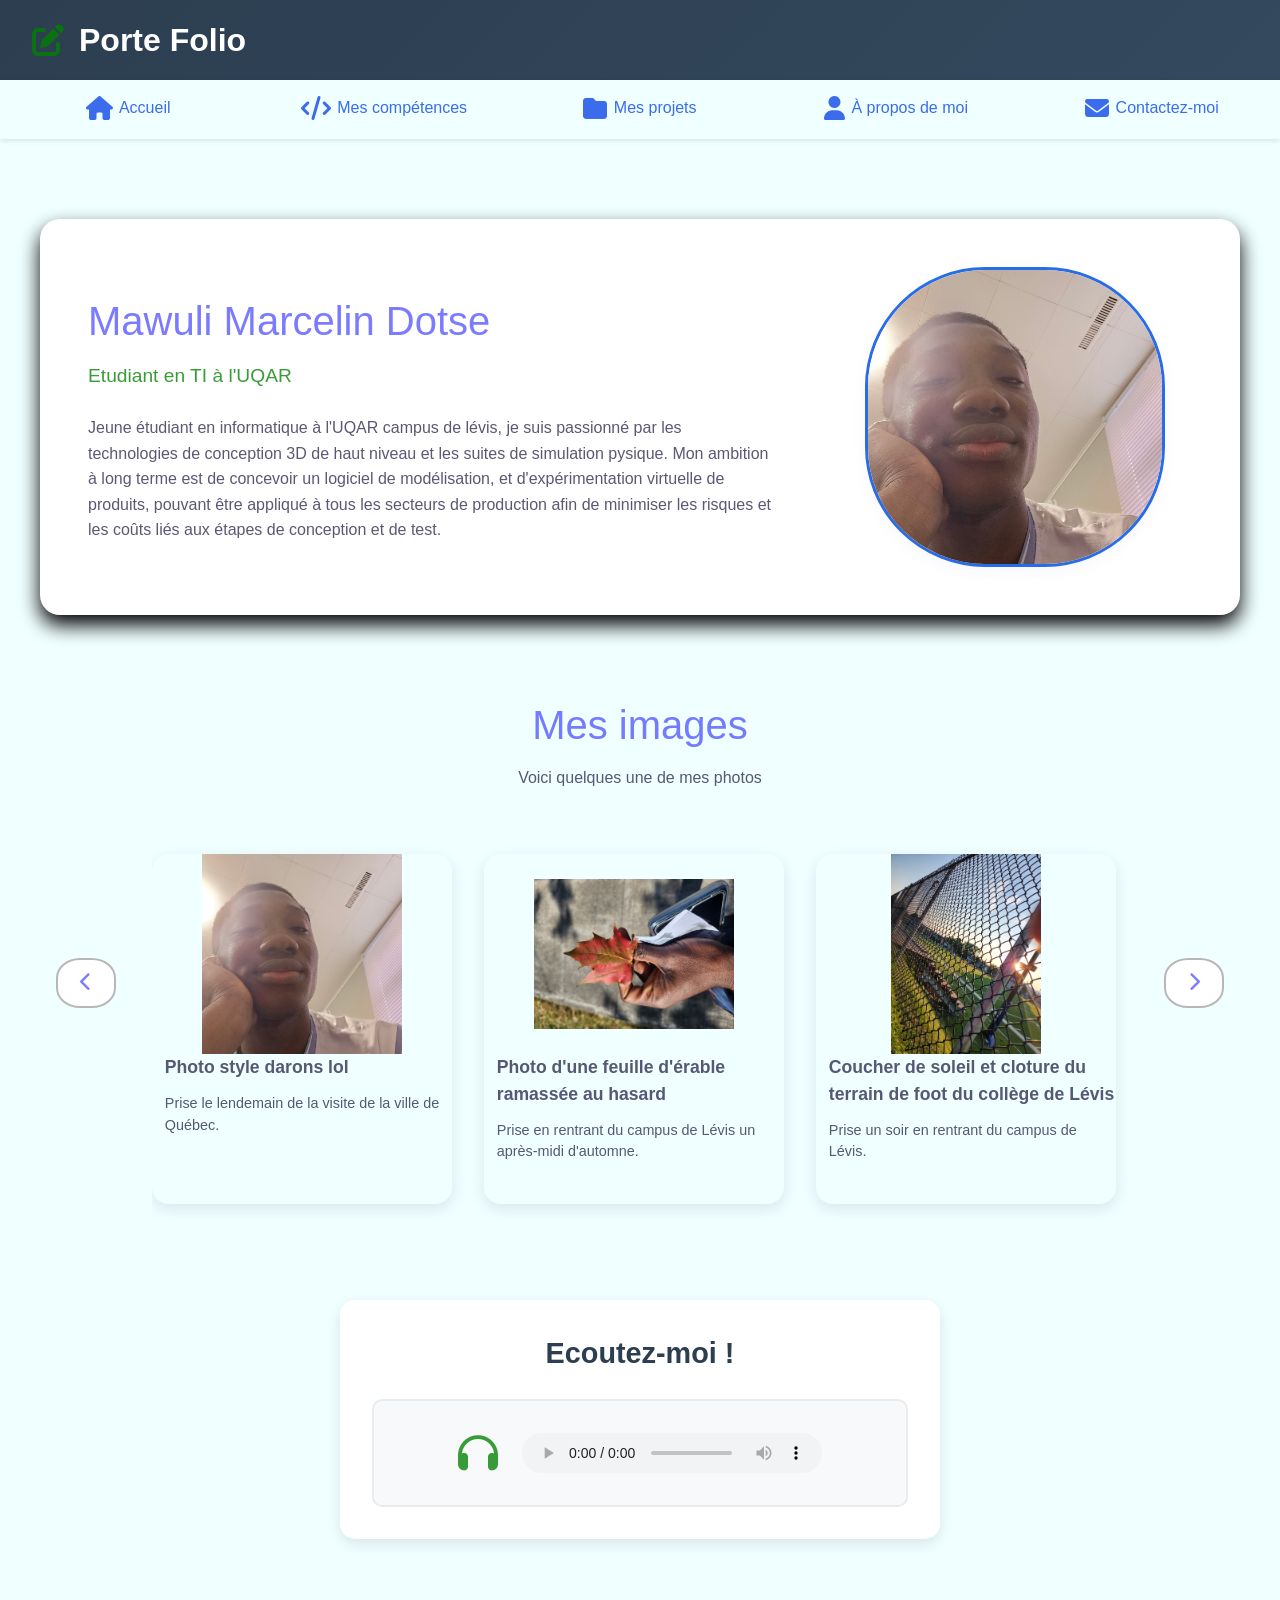
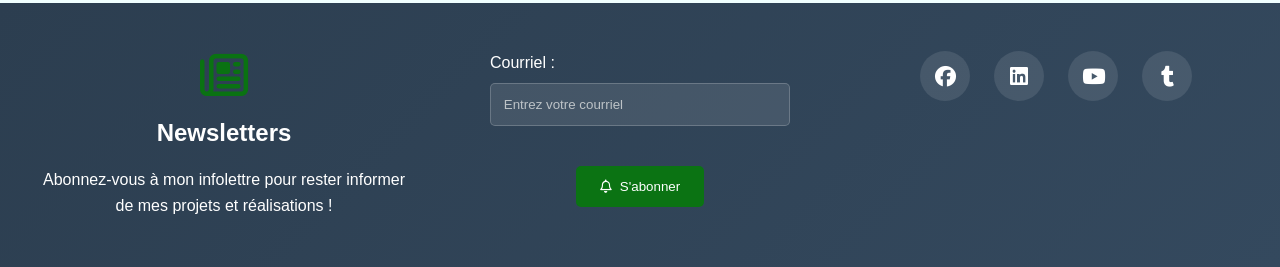
==== index.html @ 97035a3c "first commit" ====
<!DOCTYPE html>
<html lang="fr">
<head>
    <meta charset="UTF-8">
    <meta name="viewport" content="width=device-width, initial-scale=1.0">
    <meta name="author" content="Mawuli Marcelin Dotse">
    <meta name="description" content="...">
    <link rel="stylesheet" href="CSS/indexStyle.css">
    <link rel="stylesheet" href="https://cdnjs.cloudflare.com/ajax/libs/font-awesome/6.5.1/css/all.min.css">
    <title>Accueil - Porte Folio</title>
</head>
<body>
    <header>
        <div class="logo">
            <a href="index.html">
                <i class="fas fa-pen-to-square"></i>
                <h1>Porte Folio</h1>
            </a>
        </div>
    </header>
    
    <nav class="menuNavigation">
        <ul>
            <li>
                <div class="onglets">
                    <a href="index.html">
                        <i class="fas fa-home"></i>
                        <span>Accueil</span>
                    </a>
                </div>
            </li>

            <li>
                <div class="onglets">
                    <a href="competences.html">
                        <i class="fas fa-code"></i>
                        <span>Mes compétences</span>
                    </a>
                </div>
            </li>

            <li>
                <div class="onglets">
                    <a href="projets.html">
                        <i class="fas fa-folder"></i>
                        <span>Mes projets</span>
                    </a>
                </div>
            </li>

            <li>
                <div class="onglets">
                    <a href="a-propos.html">
                        <i class="fas fa-user"></i>
                        <span>À propos de moi</span>
                    </a>
                </div>
            </li>

            <li>
                <div class="onglets">
                    <a href="contacts.html">
                        <i class="fas fa-envelope"></i>
                        <span>Contactez-moi</span>
                    </a>
                </div>
            </li>
        </ul>
    </nav>

    <main>
        <section class="carteDePresentation">
            <div class="texteDePresentation">
                <h2>Mawuli Marcelin Dotse</h2>
                <h3>Etudiant en TI à l'UQAR</h3>
                <p>
                    Jeune étudiant en informatique à l'UQAR campus de lévis, je suis passionné par les technologies de conception 3D de haut niveau et les suites de simulation pysique.
                    Mon ambition à long terme est de concevoir un logiciel de modélisation, et d'expérimentation virtuelle de produits, pouvant être appliqué à tous les secteurs de production afin de minimiser les risques et les coûts liés aux étapes de conception et de test.
                </p>
            </div>
            <div class="imageDePresentation">
                <img src="Images/imageCarte.jpg" alt="imageCarte" title="Mawuli">
            </div>
        </section>

        <section class="gallerieImages">
            <div class="headerGallerie">
                <h3>Mes images</h3>
                <p>Voici quelques une de mes photos</p>
            </div>
            <button class="flecheDeDefilement">
                <i class="fas fa-chevron-left"></i>
            </button>

            <div class="imagesGallerie">
                <figure class="image">
                    <img src="Images/imageCarte.jpg" alt="imageCarte">
                    <figcaption class="descriptionImage">
                        <h3>Photo style darons lol</h3>
                        <p>
                            Prise le lendemain de la visite de la ville de Québec.
                        </p>
                    </figcaption>
                </figure>

                <figure class="image">
                    <img src="Images/feuille-erable.jpg" alt="feuille-erable">
                    <figcaption class="descriptionImage">
                        <h3>Photo d'une feuille d'érable ramassée au hasard</h3>
                        <p>
                            Prise en rentrant du campus de Lévis un après-midi d'automne.
                        </p>
                    </figcaption>
                </figure>

                <figure class="image">
                    <img src="Images/soleil-Cloture.jpg" alt="soleil-Cloture">
                    <figcaption class="descriptionImage3">
                        <h3>Coucher de soleil et cloture du terrain de foot du collège de Lévis</h3>
                        <p>
                            Prise un soir en rentrant du campus de Lévis.
                        </p>
                    </figcaption>
                </figure>

                <figure class="image">
                    <img src="Images/marche.jpg" alt="Promenade">
                    <figcaption class="descriptionImage4">
                        <h3>Promenade</h3>
                        <p>
                            Prise un soir en rentrant du campus de Lévis.
                        </p>
                    </figcaption>
                </figure>

                <figure class="image">
                    <img src="Images/escalierRouge-Terminus.jpg" alt="escalierRouge - Terminus de la traverse">
                    <figcaption class="descriptionImage5">
                        <h3>Photo du terminus de la traverse de Lévis</h3>
                        <p>
                            prise un soir d'hiver après être descendu de l'autobus.
                        </p>
                    </figcaption>
                </figure>

                <figure class="image">
                    <img src="Images/porteChaussures.jpg" alt="priseInsolite">
                    <figcaption class="descriptionImage">
                        <h3>Photo anodine</h3>
                        <p>
                            Prise durant une journée de vacances à la maison.
                        </p>
                </figure>
            </div>

            <button class="flecheDeDefilement">
                <i class="fas fa-chevron-right"></i>
            </button>
        </section>

        <section class="audioDePresentation">
            <h3>Ecoutez-moi !</h3>
            <div class="contenuAudio">
                <i class="fas fa-headphones"></i>
                <audio controls>
                    <source src="Audios/audioPortefolio.m4a">
                </audio>
            </div>
        </section>

    </main>
    <footer>
        <div class="newsLetter">
            <i class="fa-regular fa-newspaper"></i>
            <h2>Newsletters</h2>
            <p>Abonnez-vous à mon infolettre pour rester informer de mes projets et réalisations !</p>
        </div>

        <div class="formulaire">
            <form>
                <label for="id_Courriel">Courriel : </label>
                <input type="email" id="id_Courriel" name="courriel" placeholder="Entrez votre courriel"><br><br>
            </form>
            <button>
                <i class="fa-regular fa-bell"></i>
                <span>S'abonner</span>
            </button>
        </div>

        <div class="reseauxSociaux">
            <a href="https://www.facebook.com/"><i class="fa-brands fa-facebook"></i></a>
            <a href="https://www.linkedin.com/"><i class="fa-brands fa-linkedin"></i></a>
            <a href="https://www.youtube.com/"><i class="fa-brands fa-youtube"></i></a>
            <a href="https://www.tumblr.com/"><i class="fa-brands fa-tumblr"></i></a>
        </div>
    </footer>
</body>
</html>
---- CSS/indexStyle.css ----
/*Pour eviter les styles par défaut selon les navigateurs, on réinitialise toute la page*/
* {
    margin: 0;
    padding: 0;

    /*De ce que j'ai compris de mes recherches, box-sizing: border-box facilite grandemant la gestion des mises en page car la largeur et la hauteur incluent le padding et la border(l'eppaisseur des lignes, je pense).
    Cela offre ainsi une meilleure précision pour la mise en page surtout quand on veut utiliser des éléments comme les tableaux pour lesquels des dimensions fixes sont souvent requises pour la page.*/
    box-sizing: border-box;
}

/*Styles de base pour tout le contenu du site.*/
body {
    font-family: Verdana, Geneva, Tahoma, sans-serif;

    /*line-height permet de definir la hauteur entre les lignes. Un espacement optimal garantit une meilleure visibilité du texte.*/
    line-height: 1.5;
    background-color: azure;
    color:black;
}

header {
    background: linear-gradient(135deg, #2c3e50 0%, #34495e 100%);
    color: white;
    padding: 1rem 2rem;
    display: flex; /*permet d'alligner et de distribuer automatiquement l'espace entre tous les éléments à l'interieur du conteneur.*/

    /*justify-content permet d'alligner horizontallement tous les élements de la balise.
    space-between permet de mettre un espace entre les différents éléments*/
    justify-content: space-between;

    /*align-items permet d'alligner verticalement tous les éléments de la balise en fonction de la valeur qui lui est attribuée.
    center centre les éléments de la balise*/
    align-items: center;

    /*box shadow peermet d'ajouter un effet d'ombre*/
    box-shadow: rgb(126, 135, 143);
}

.logo {
    display: flex;
    align-items: center; /*Pour centrer l'icone et le texte du logo.*/
}

.logo a {
    display: flex;
    align-items: center;
    text-decoration: none; /*Pour enlever le soulignement du lien*/
    color: white; /*Pour que le texte du logo reste blanc*/
    gap: 15px;
}

.logo a i {
    font-size: 2rem; /*Pour la taille de l'icone*/
    color:rgba(0, 128, 0, 0.781);
}

.logo h1 {
    font-size: 2.5;
    font-weight: 600;
}

.menuNavigation {
    box-shadow: 0 2px 5px rgba(0,0,0,0.1);
    background: azure;
    /*position définit la façon dont un ou des éléments (le menu de navigation en l'occurence ici) sont positionnés sur la page web.
    La valeur sticky rend les onglets fixes lorsque sa position de défilement atteind un seuil. Simplement, reste visible en haut quand on scroll*/
    position: sticky;

    /*C'est une propriété utilisée pour définir le seuil de collage. La valeur 0 ici fixe le seuil de scroll au sommet de la fenêtre*/
    top: 0;

    /*La propriete z-index permet de définir l'ordre d'empilement des élément en cas de chevauchement. 
    Il est possible de lui assigner une valeur ou non. Lorqu'une valeur ne lui est pas assigné, sa valeur par défaut est auto.*/
    z-index: 100;
}

.menuNavigation ul {
    display: flex;
    list-style: none;
    justify-content: center;
    gap : 0; /*Pour qu'il n'y ait pas d'espace entre les éléments de la liste.*/
}

.menuNavigation li {

    /*La propriéte flex definit la taille principale, la capacité d'un élément flexible (les libélés de la liste ul en l'occurence ici) à s'étendre et à se contracter dans un conteneur flexbox.*/
    flex: 1;
}

.onglets a {
    display: flex;
    flex-direction: row; /*Devrait mettre le texte à droite l'icone*/
    align-items: center;
    justify-content: center;
    padding: 1rem 1rem;

    /*text decoration, de ce que j'ai compris, definit comment l'élement devrait s'fficher. Spécifiquement,
    elle definit si l'élément devrait être souligné, barré, surligné ou sans décoration. La valeur none permet donc de supprimer ces décoration potentielles. Puisque le texte de nos onglets contient des liens cliquables,
    il sera par défaut souligné, ce qu'on ne veut pas. On met donc text-decoration: none*/
    text-decoration: none;
    color: rgba(7, 66, 230, 0.781);
    
    /*La propriété transition sert à créer des transitions fluides et animées entre deux états d'un élément (les differents onglets ici). Elle possède 3 sous propriétés : 
    -transition-property qui sert à spécifier la propriété CSS à animer. Elle peut prendre 4 valeurs : none, all, le nom de la propriété à animer ou une liste des propriétés à animer.
    -transition-duration pour définir la durée en s ou en ms de l'animation. Elle prend la valeur default (0s) lorqu'elle n'est pas spécifiée.
    -transition-timing-function  pour définir la vitesse ou courbe d'accélération de la transition. Elle peut prendre les valeurs ease(valeur par défaut), linear, ease-in ease-out...
    -transition-delay, délait, en s ou en ms, avant que la transition commence. Elle prend la valeur default (0s) lorqu'elle n'est pas spécifiée.*/
    transition: all 0.5 linear;
    border-bottom: 3px solid transparent; /*Sert à définir  à la fois le style, l'épaisseur et la couleur le la bordure inférieure d'un élement (nos onglets ici).*/
}

/*":hover fait réference à une pseudo-classe en qui sert à appliquer un style à un élément (toujours nos onglets ici lol) lorque l'utilisateur le survole avec le curseur de sa souris sans qu'il ait besoin de  cliquer dessus."*/
.onglets a:hover {
    background: white;
    color: rgba(0, 128, 0, 0.781);
    border-bottom-color: rgba(0, 128, 0, 0.781);
}

.onglets a i {
    font-size: 1.5rem; /*taille des icones*/
    margin-right: 0.4rem;
}

/*Pour ajuster spécifiquement la taille et l'aspect du texte des onglets.*/
.onglets a span {
    font-size: 0.9;
    font-weight: 500;
}

.carteDePresentation {
display: flex;
max-width: 1200px;
margin: 5rem auto;
padding: 3rem;
background: white;
border-radius: 20px;
box-shadow: 0 10px 20px;
gap: 4rem;
align-items: center;
}

.texteDePresentation {
    flex: 60%;
}

.texteDePresentation h2 {
    font-size: 2.5rem;
    color: rgba(0, 0, 255, 0.518);
    margin-bottom: 0.7rem;
    font-weight: 500;
}

.texteDePresentation h3 {
    font-size: 1.2rem;
    color: rgba(0, 128, 0, 0.781);
    margin-bottom: 1.5rem;
    font-weight: 500;
}

.texteDePresentation p {
    font-size: 1rem;
    line-height: 1.6;
    color: rgba(6, 1, 44, 0.66);
}

.imageDePresentation {
    flex: 30%;
    display: flex;
    justify-content: center;
}

.imageDePresentation img {
    width: 300px;
    height: 300px;
    border-radius: 40%;
    object-fit: cover; /*Recadre l'image pour remplir le cadre.*/
    border: 3px solid rgb(41, 108, 232);
    box-shadow: 0 5px 15px rgba(208, 212, 247, 0.151);
}

.gallerieImages {
    max-width: 1200px;
    margin: 5rem auto;
    padding: 0 3rem;
    position: relative;
}

.headerGallerie {
    text-align: center;
    margin-bottom: 3rem;
}

.headerGallerie h3 {
    font-size: 2.5rem;
    color: rgba(0, 0, 255, 0.518);
    margin-bottom: 0.7rem;
    font-weight: 500;
}

.headerGallerie p {
    font-size: 1rem;
    color: rgba(6, 1, 44, 0.66);
}

.imagesGallerie {
    display: flex;
    overflow: hidden; /*permet de caher les images qui débordent*/
    scroll-behavior: smooth;
    gap: 2rem;
    margin: 0 4rem;
    padding: 1rem 0;
}

.image {
    min-width: 300px;
    min-height: 350px;
    border-radius: 17px;
    overflow: hidden;
    box-shadow: 0 5px 15px rgba(94, 97, 139, 0.151);
    transition: transform 0.3s ease;
    align-items: center;
    justify-items: center;
    display: flex;
    flex-direction: column;
}

.image:hover {
    transform: translateY(-4px); /*Lève l'image de 4px*/
    box-shadow: 0 5px 15px rgba(31, 32, 46, 0.151);
}

.image img {
    width: 200px;
    height: 200px;
    align-items: center;
    justify-items: center;
    object-fit: contain;
}

image figcaption {
    align-items: center;
    justify-items: center;
    padding-bottom: 1rem;
}

.image h3 {
    margin-left: 0.8rem;
    margin-bottom: 0.8rem;
    color:rgba(6, 1, 44, 0.66);
    font-size: 1.1rem;
}

.image p {
    padding-left: 0.8rem;
    color: rgba(6, 1, 44, 0.66);
    font-size: 0.90rem;
    line-height: 1.5;
}

.flecheDeDefilement {
    position: absolute;
    top: 50%;
    background: white;
    border: 2px solid rgb(184, 183, 183);
    border-radius: 40%;
    width: 60px;
    height: 50px;
    display: flex;
    align-items: center;
    justify-content: center;
    cursor: pointer;
    transition: all 0.4s ease-in-out;
    font-size: 1.2rem;
    color: rgba(0, 0, 255, 0.518);
    z-index: 2;
}

.flecheDeDefilement:first-of-type {
    left: 1rem;
}

.flecheDeDefilement:last-of-type {
    right: 1rem;
}

.flecheDeDefilement:hover {
    background: cornflowerblue;
    color: whitesmoke;
    border-color: blueviolet;
}

.audioDePresentation {
    max-width: 600px;
    margin: 4rem auto;
    padding: 2rem;
    text-align: center;
    background: white;
    border-radius: 15px; 
    box-shadow: 0 5px 15px rgba(0,0,0,0.1);
}

.audioDePresentation h3 {
    font-size: 1.8rem;
    color: #2c3e50;
    margin-bottom: 1.5rem;
}

.contenuAudio {
    display: flex;
    align-items: center;
    justify-content: center;
    gap: 1.5rem;
    background: #f8f9fa; 
    padding: 2rem;
    border-radius: 10px;
    border: 2px solid #e9ecef;
}

.contenuAudio i {
    font-size: 2.5rem;
    color:rgba(0, 128, 0, 0.781);
}

audio {
    width: 300px;
    height: 40px;
}

footer {
    background: linear-gradient(135deg, #2c3e50 0%, #34495e 100%);
    color: white;
    padding: 3rem 2rem;
    margin-top: 4rem;
    display: grid;
    grid-template-columns: repeat(auto-fit, minmax(300px, 1fr));
    gap: 2rem;
    align-items: start;
}

.newsLetter {
    text-align: center;
}

.newsLetter i {
    font-size: 3rem;
    color: rgba(0, 128, 0, 0.781);
    margin-bottom: 1rem;
}

.newsLetter h2 {
    font-size: 1.5rem;
    margin-bottom: 1rem;
}

.newsLetter p {
    line-height: 1.6;
}

.formulaire {
    display: flex;
    flex-direction: column;
    align-items: center;
    gap: 1rem;
}

.formulaire form {
    width: 100%;
    max-width: 300px;
}

.formulaire label {
    display: block;
    margin-bottom: 0.5rem;
}

.formulaire input {
    width: 100%;
    padding: 0.8rem;
    border: none;
    border-radius: 5px;
    background: rgba(255, 255, 255, 0.1);
    border: 1px solid rgba(255, 255, 255, 0.2);
}

.formulaire input::placeholder {
    color: #bdc3c7;
}

.formulaire input:focus {
    outline: none;
    border-color: rgba(0, 128, 0, 0.781); 
    background: rgba(255, 255, 255, 0.15);
}

.formulaire button {
    background: rgba(0, 128, 0, 0.781);
    color: white;
    border: none;
    padding: 0.8rem 1.5rem;
    border-radius: 5px;
    cursor: pointer;
    display: flex;
    align-items: center;
    gap: 0.5rem;
    transition: all 0.3s ease;
}

.formulaire button:hover {
    background:rgba(0, 128, 0, 0.781);
    transform: translateY(-2px);
}

.reseauxSociaux {
    display: flex;
    justify-content: center;
    align-items: center;
    gap: 1.5rem;
}

.reseauxSociaux a {
    display: flex;
    align-items: center;
    justify-content: center;
    width: 50px;
    height: 50px;
    background: rgba(255, 255, 255, 0.1);
    border-radius: 50%;
    color: white;
    text-decoration: none;
    transition: all 0.3s ease;
    font-size: 1.3rem;
}

.reseauxSociaux a:hover {
    background:rgba(0, 128, 0, 0.781);
    transform: translateY(-3px) scale(1.1);
}

@media (max-width: 968px) {
    .carteDePresentation {
        flex-direction: column-reverse;
        text-align: center;
        padding: 2rem;
        gap: 2rem;
    }
    
    .imageDePresentation img {
        width: 250px;
        height: 250px;
    }
    
    .imagesGallerie {
        margin: 0 3rem;
    }
}

@media (max-width: 768px) {
    header {
        flex-direction: column;
        gap: 1rem;
        text-align: center;
    }
    
    .menuNavigation ul {
        flex-direction: column;
    }
    
    .onglets a {
        flex-direction: row;
        justify-content: center;
        gap: 0.5rem;
    }
    
    .imagesGallerie {
        margin: 0 1rem;
    }
    
    .image {
        min-width: 280px;
    }
    
    .flecheDeDefilement {
        width: 40px;
        height: 40px;
        font-size: 1rem;
    }
    
    footer {
        grid-template-columns: 1fr;
        text-align: center;
        gap: 2.5rem;
    }
    
    .contenuAudio {
        flex-direction: column;
        gap: 1rem;
    }
}

@media (max-width: 480px) {
    .carteDePresentation {
        margin: 1rem;
        padding: 1.5rem;
    }
    
    .texteDePresentation h2 {
        font-size: 2rem;
    }
    
    .galerieImages {
        padding: 0 1rem;
    }
    
    .image {
        min-width: 250px;
    }
    
    .headerGallerie h3 {
        font-size: 1.8rem;
    }
    
    .audioDePresentation {
        margin: 2rem 1rem;
        padding: 1.5rem;
    }
    
    audio {
        width: 250px;
    }
}
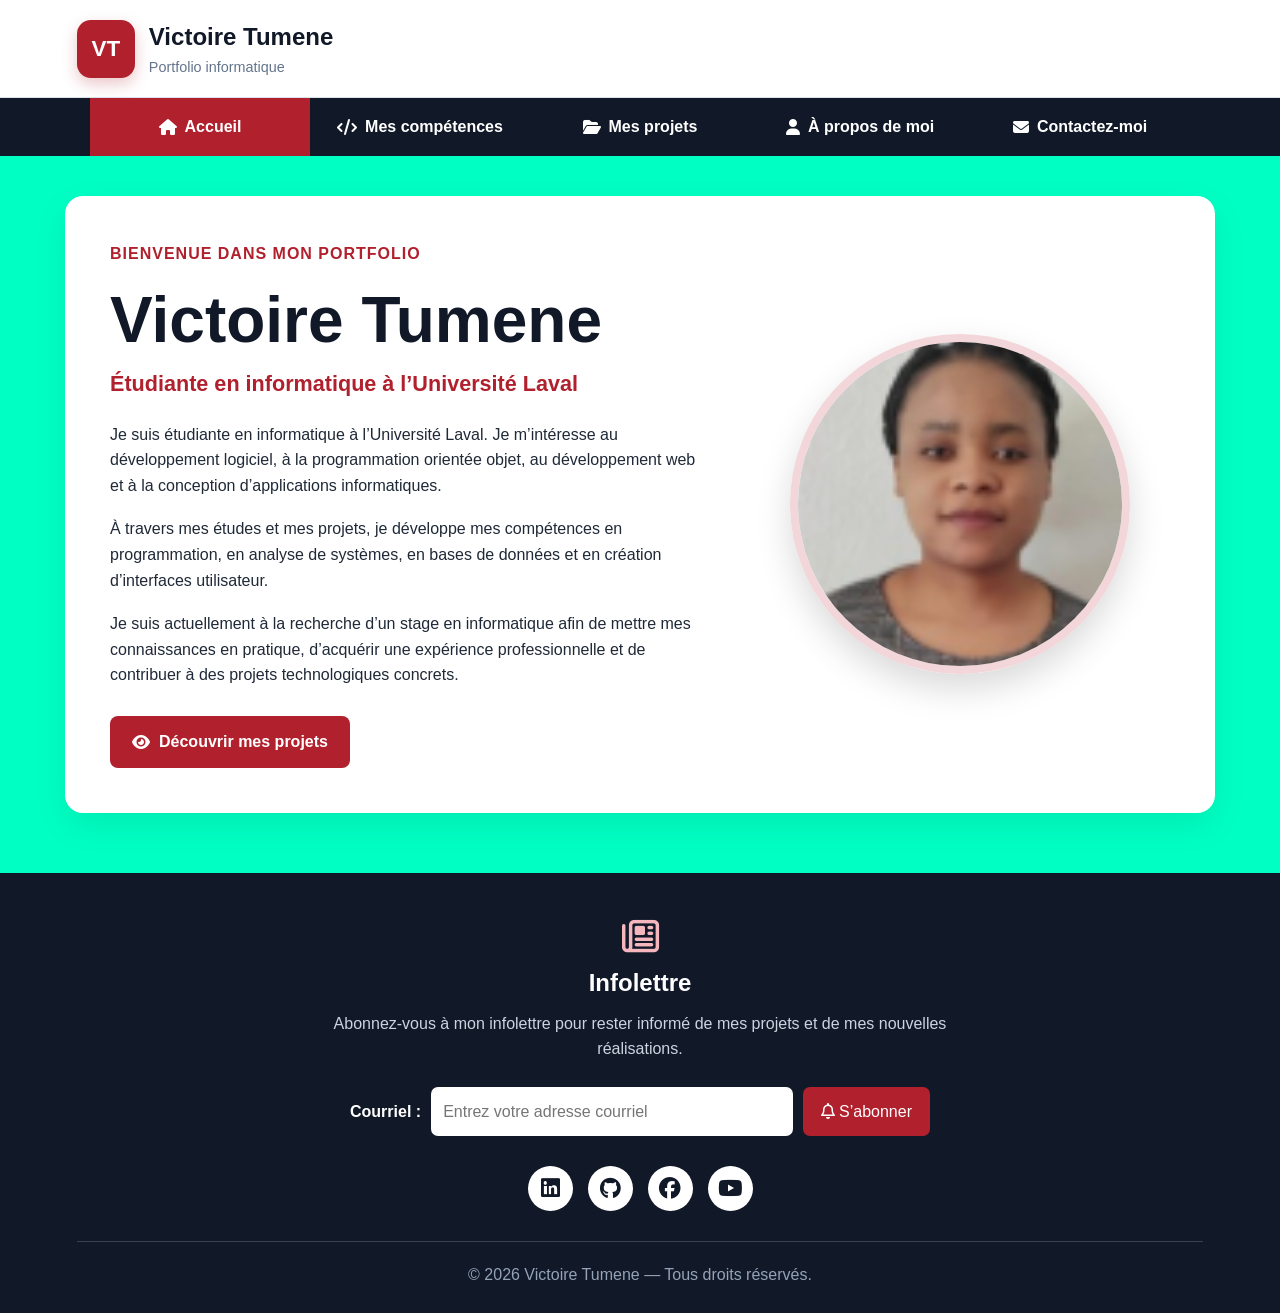
==== commit 7e61deda: "Premier ajout du portfolio" ====
--- a/index.html
+++ b/index.html
@@ -1,30 +1,50 @@
 <!DOCTYPE html>
 <html lang="fr">
+
+<!DOCTYPE html>
+<html lang="fr">
+
 <head>
     <meta charset="UTF-8">
+
     <meta name="viewport" content="width=device-width, initial-scale=1.0">
-    <meta name="author" content="Mawuli Marcelin Dotse">
-    <meta name="description" content="...">
-    <link rel="stylesheet" href="CSS/indexStyle.css">
+
+    <meta name="author" content="Victoire Tumene">
+
+    <meta name="description"
+        content="Portfolio personnel de Victoire Tumene, étudiante en informatique à l'Université Laval.">
+
+    <link rel="stylesheet" href="./CSS/indexStyle.css">
+
     <link rel="stylesheet" href="https://cdnjs.cloudflare.com/ajax/libs/font-awesome/6.5.1/css/all.min.css">
-    <title>Accueil - Porte Folio</title>
+
+    <title>Accueil | Portfolio de Victoire Tumene</title>
 </head>
+
 <body>
+
+    <!-- En-tête -->
     <header>
         <div class="logo">
             <a href="index.html">
-                <i class="fas fa-pen-to-square"></i>
-                <h1>Porte Folio</h1>
+                <div class="logoSymbole">VT</div>
+
+                <div class="logoTexte">
+                    <h1>Victoire Tumene</h1>
+                    <p>Portfolio informatique</p>
+                </div>
             </a>
         </div>
     </header>
-    
+
+    <!-- Menu de navigation -->
     <nav class="menuNavigation">
         <ul>
-            <li>
-                <div class="onglets">
-                    <a href="index.html">
-                        <i class="fas fa-home"></i>
+
+            <li>
+                <div class="onglets">
+                    <a href="index.html" class="active">
+                        <i class="fa-solid fa-house"></i>
                         <span>Accueil</span>
                     </a>
                 </div>
@@ -33,7 +53,7 @@
             <li>
                 <div class="onglets">
                     <a href="competences.html">
-                        <i class="fas fa-code"></i>
+                        <i class="fa-solid fa-code"></i>
                         <span>Mes compétences</span>
                     </a>
                 </div>
@@ -41,8 +61,8 @@
 
             <li>
                 <div class="onglets">
-                    <a href="projets.html">
-                        <i class="fas fa-folder"></i>
+                    <a href="projects.html">
+                        <i class="fa-solid fa-folder-open"></i>
                         <span>Mes projets</span>
                     </a>
                 </div>
@@ -50,8 +70,8 @@
 
             <li>
                 <div class="onglets">
-                    <a href="a-propos.html">
-                        <i class="fas fa-user"></i>
+                    <a href="about.html">
+                        <i class="fa-solid fa-user"></i>
                         <span>À propos de moi</span>
                     </a>
                 </div>
@@ -59,140 +79,134 @@
 
             <li>
                 <div class="onglets">
-                    <a href="contacts.html">
-                        <i class="fas fa-envelope"></i>
+                    <a href="contact.html">
+                        <i class="fa-solid fa-envelope"></i>
                         <span>Contactez-moi</span>
                     </a>
                 </div>
             </li>
+
         </ul>
     </nav>
 
+    <!-- Contenu principal -->
     <main>
+
+        <!-- Présentation -->
         <section class="carteDePresentation">
+
             <div class="texteDePresentation">
-                <h2>Mawuli Marcelin Dotse</h2>
-                <h3>Etudiant en TI à l'UQAR</h3>
+
+                <p class="petitTitre">
+                    Bienvenue dans mon portfolio
+                </p>
+
+                <h2>Victoire Tumene</h2>
+
+                <h3>
+                    Étudiante en informatique à l’Université Laval
+                </h3>
+
                 <p>
-                    Jeune étudiant en informatique à l'UQAR campus de lévis, je suis passionné par les technologies de conception 3D de haut niveau et les suites de simulation pysique.
-                    Mon ambition à long terme est de concevoir un logiciel de modélisation, et d'expérimentation virtuelle de produits, pouvant être appliqué à tous les secteurs de production afin de minimiser les risques et les coûts liés aux étapes de conception et de test.
-                </p>
+                    Je suis étudiante en informatique à l’Université Laval.
+                    Je m’intéresse au développement logiciel, à la programmation
+                    orientée objet, au développement web et à la conception
+                    d’applications informatiques.
+                </p>
+
+                <p>
+                    À travers mes études et mes projets, je développe mes
+                    compétences en programmation, en analyse de systèmes,
+                    en bases de données et en création d’interfaces utilisateur.
+                </p>
+
+                <p>
+                    Je suis actuellement à la recherche d’un stage en informatique
+                    afin de mettre mes connaissances en pratique, d’acquérir une
+                    expérience professionnelle et de contribuer à des projets
+                    technologiques concrets.
+                </p>
+
+                <a href="projets.html" class="boutonPrincipal">
+                    <i class="fa-solid fa-eye"></i>
+                    Découvrir mes projets
+                </a>
+
             </div>
+
             <div class="imageDePresentation">
-                <img src="Images/imageCarte.jpg" alt="imageCarte" title="Mawuli">
+                <img src="Images/photo.png" alt="Photo de Victoire Tumene" title="Victoire Tumene">
             </div>
+
         </section>
 
-        <section class="gallerieImages">
-            <div class="headerGallerie">
-                <h3>Mes images</h3>
-                <p>Voici quelques une de mes photos</p>
-            </div>
-            <button class="flecheDeDefilement">
-                <i class="fas fa-chevron-left"></i>
-            </button>
-
-            <div class="imagesGallerie">
-                <figure class="image">
-                    <img src="Images/imageCarte.jpg" alt="imageCarte">
-                    <figcaption class="descriptionImage">
-                        <h3>Photo style darons lol</h3>
-                        <p>
-                            Prise le lendemain de la visite de la ville de Québec.
-                        </p>
-                    </figcaption>
-                </figure>
-
-                <figure class="image">
-                    <img src="Images/feuille-erable.jpg" alt="feuille-erable">
-                    <figcaption class="descriptionImage">
-                        <h3>Photo d'une feuille d'érable ramassée au hasard</h3>
-                        <p>
-                            Prise en rentrant du campus de Lévis un après-midi d'automne.
-                        </p>
-                    </figcaption>
-                </figure>
-
-                <figure class="image">
-                    <img src="Images/soleil-Cloture.jpg" alt="soleil-Cloture">
-                    <figcaption class="descriptionImage3">
-                        <h3>Coucher de soleil et cloture du terrain de foot du collège de Lévis</h3>
-                        <p>
-                            Prise un soir en rentrant du campus de Lévis.
-                        </p>
-                    </figcaption>
-                </figure>
-
-                <figure class="image">
-                    <img src="Images/marche.jpg" alt="Promenade">
-                    <figcaption class="descriptionImage4">
-                        <h3>Promenade</h3>
-                        <p>
-                            Prise un soir en rentrant du campus de Lévis.
-                        </p>
-                    </figcaption>
-                </figure>
-
-                <figure class="image">
-                    <img src="Images/escalierRouge-Terminus.jpg" alt="escalierRouge - Terminus de la traverse">
-                    <figcaption class="descriptionImage5">
-                        <h3>Photo du terminus de la traverse de Lévis</h3>
-                        <p>
-                            prise un soir d'hiver après être descendu de l'autobus.
-                        </p>
-                    </figcaption>
-                </figure>
-
-                <figure class="image">
-                    <img src="Images/porteChaussures.jpg" alt="priseInsolite">
-                    <figcaption class="descriptionImage">
-                        <h3>Photo anodine</h3>
-                        <p>
-                            Prise durant une journée de vacances à la maison.
-                        </p>
-                </figure>
-            </div>
-
-            <button class="flecheDeDefilement">
-                <i class="fas fa-chevron-right"></i>
-            </button>
-        </section>
-
-        <section class="audioDePresentation">
-            <h3>Ecoutez-moi !</h3>
-            <div class="contenuAudio">
-                <i class="fas fa-headphones"></i>
-                <audio controls>
-                    <source src="Audios/audioPortefolio.m4a">
-                </audio>
-            </div>
-        </section>
+
 
     </main>
+
+    <!-- Pied de page -->
     <footer>
+
         <div class="newsLetter">
+
             <i class="fa-regular fa-newspaper"></i>
-            <h2>Newsletters</h2>
-            <p>Abonnez-vous à mon infolettre pour rester informer de mes projets et réalisations !</p>
+
+            <h2>Infolettre</h2>
+
+            <p>
+                Abonnez-vous à mon infolettre pour rester informé
+                de mes projets et de mes nouvelles réalisations.
+            </p>
+
         </div>
 
         <div class="formulaire">
-            <form>
-                <label for="id_Courriel">Courriel : </label>
-                <input type="email" id="id_Courriel" name="courriel" placeholder="Entrez votre courriel"><br><br>
+
+            <form action="#" method="post">
+
+                <label for="idCourriel">
+                    Courriel :
+                </label>
+
+                <input type="email" id="idCourriel" name="courriel" placeholder="Entrez votre adresse courriel"
+                    required>
+
+                <button type="submit">
+                    <i class="fa-regular fa-bell"></i>
+                    <span>S’abonner</span>
+                </button>
+
             </form>
-            <button>
-                <i class="fa-regular fa-bell"></i>
-                <span>S'abonner</span>
-            </button>
+
         </div>
 
         <div class="reseauxSociaux">
-            <a href="https://www.facebook.com/"><i class="fa-brands fa-facebook"></i></a>
-            <a href="https://www.linkedin.com/"><i class="fa-brands fa-linkedin"></i></a>
-            <a href="https://www.youtube.com/"><i class="fa-brands fa-youtube"></i></a>
-            <a href="https://www.tumblr.com/"><i class="fa-brands fa-tumblr"></i></a>
-        </div>
+
+            <a href="https://www.linkedin.com/in/victoire-tumene-tsakou-9b5057321" target="_blank"
+                rel="noopener noreferrer" aria-label="LinkedIn de Victoire Tumene">
+                <i class="fa-brands fa-linkedin"></i>
+            </a>
+
+            <a href="https://github.com/" target="_blank" rel="noopener noreferrer" aria-label="GitHub">
+                <i class="fa-brands fa-github"></i>
+            </a>
+
+            <a href="https://www.facebook.com/" target="_blank" rel="noopener noreferrer" aria-label="Facebook">
+                <i class="fa-brands fa-facebook"></i>
+            </a>
+
+            <a href="https://www.youtube.com/" target="_blank" rel="noopener noreferrer" aria-label="YouTube">
+                <i class="fa-brands fa-youtube"></i>
+            </a>
+
+        </div>
+
+        <p class="copyright">
+            &copy; 2026 Victoire Tumene — Tous droits réservés.
+        </p>
+
     </footer>
+
 </body>
+
 </html>
--- a/CSS/indexStyle.css
+++ b/CSS/indexStyle.css
@@ -1,530 +1,468 @@
-/*Pour eviter les styles par défaut selon les navigateurs, on réinitialise toute la page*/
+/* ================================
+   RÉINITIALISATION
+================================ */
+
+body {
+    background-color: rgb(0, 255, 195) !important;
+}
+
 * {
     margin: 0;
     padding: 0;
-
-    /*De ce que j'ai compris de mes recherches, box-sizing: border-box facilite grandemant la gestion des mises en page car la largeur et la hauteur incluent le padding et la border(l'eppaisseur des lignes, je pense).
-    Cela offre ainsi une meilleure précision pour la mise en page surtout quand on veut utiliser des éléments comme les tableaux pour lesquels des dimensions fixes sont souvent requises pour la page.*/
     box-sizing: border-box;
 }
 
-/*Styles de base pour tout le contenu du site.*/
+html {
+    scroll-behavior: smooth;
+}
+
 body {
-    font-family: Verdana, Geneva, Tahoma, sans-serif;
-
-    /*line-height permet de definir la hauteur entre les lignes. Un espacement optimal garantit une meilleure visibilité du texte.*/
-    line-height: 1.5;
-    background-color: azure;
-    color:black;
-}
+    font-family: Arial, Helvetica, sans-serif;
+    background-color: #f5f7fb;
+    color: #1f2937;
+    line-height: 1.6;
+}
+
+img {
+    max-width: 100%;
+    display: block;
+}
+
+a {
+    text-decoration: none;
+    color: inherit;
+}
+
+ul {
+    list-style: none;
+}
+
+button,
+input {
+    font: inherit;
+}
+
+
+/* ================================
+   EN-TÊTE
+================================ */
 
 header {
-    background: linear-gradient(135deg, #2c3e50 0%, #34495e 100%);
-    color: white;
-    padding: 1rem 2rem;
-    display: flex; /*permet d'alligner et de distribuer automatiquement l'espace entre tous les éléments à l'interieur du conteneur.*/
-
-    /*justify-content permet d'alligner horizontallement tous les élements de la balise.
-    space-between permet de mettre un espace entre les différents éléments*/
-    justify-content: space-between;
-
-    /*align-items permet d'alligner verticalement tous les éléments de la balise en fonction de la valeur qui lui est attribuée.
-    center centre les éléments de la balise*/
-    align-items: center;
-
-    /*box shadow peermet d'ajouter un effet d'ombre*/
-    box-shadow: rgb(126, 135, 143);
-}
-
-.logo {
-    display: flex;
-    align-items: center; /*Pour centrer l'icone et le texte du logo.*/
+    background-color: #ffffff;
+    padding: 18px 6%;
+    border-bottom: 1px solid #dbe2ea;
 }
 
 .logo a {
-    display: flex;
-    align-items: center;
-    text-decoration: none; /*Pour enlever le soulignement du lien*/
-    color: white; /*Pour que le texte du logo reste blanc*/
+    display: inline-flex;
+    align-items: center;
+    gap: 12px;
+    color: #b1202d;
+}
+
+.logo i {
+    font-size: 2rem;
+}
+
+.logo h1 {
+    font-size: 1.8rem;
+}
+
+
+/* ================================
+   NAVIGATION
+================================ */
+
+.menuNavigation {
+    position: sticky;
+    top: 0;
+    z-index: 1000;
+    background-color: #111827;
+}
+
+.menuNavigation ul {
+    width: min(1100px, 92%);
+    margin: 0 auto;
+    display: flex;
+    justify-content: center;
+    flex-wrap: wrap;
+}
+
+.menuNavigation li {
+    flex: 1;
+    min-width: 150px;
+}
+
+.onglets a {
+    display: flex;
+    align-items: center;
+    justify-content: center;
+    gap: 8px;
+    padding: 16px 12px;
+    color: #ffffff;
+    font-weight: bold;
+    transition: background-color 0.3s;
+}
+
+.onglets a:hover,
+.onglets a.active {
+    background-color: #b1202d;
+}
+
+
+/* ================================
+   CONTENU PRINCIPAL
+================================ */
+
+main {
+    width: min(1150px, 92%);
+    margin: 40px auto;
+}
+
+
+/* ================================
+   CARTE DE PRÉSENTATION
+================================ */
+
+.carteDePresentation {
+    display: grid;
+    grid-template-columns: 1.4fr 1fr;
+    align-items: center;
+    gap: 50px;
+    padding: 45px;
+    background-color: #ffffff;
+    border-radius: 18px;
+    box-shadow: 0 12px 35px rgba(0, 0, 0, 0.08);
+}
+
+.petitTitre {
+    color: #b1202d;
+    font-weight: bold;
+    text-transform: uppercase;
+    letter-spacing: 1px;
+    margin-bottom: 8px;
+}
+
+.texteDePresentation h2 {
+    font-size: clamp(2.4rem, 5vw, 4rem);
+    color: #111827;
+    line-height: 1.1;
+    margin-bottom: 12px;
+}
+
+.texteDePresentation h3 {
+    color: #b1202d;
+    font-size: 1.35rem;
+    margin-bottom: 20px;
+}
+
+.texteDePresentation p {
+    margin-bottom: 18px;
+}
+
+.boutonPrincipal {
+    display: inline-flex;
+    align-items: center;
+    gap: 9px;
+    margin-top: 10px;
+    padding: 13px 22px;
+    border-radius: 8px;
+    background-color: #b1202d;
+    color: #ffffff;
+    font-weight: bold;
+    transition:
+        transform 0.3s,
+        background-color 0.3s;
+}
+
+.boutonPrincipal:hover {
+    transform: translateY(-2px);
+    background-color: #8d1823;
+}
+
+.imageDePresentation img {
+    width: 340px;
+    height: 340px;
+    margin: 0 auto;
+    object-fit: cover;
+    border-radius: 50%;
+    border: 8px solid #f2d6d9;
+    box-shadow: 0 15px 35px rgba(0, 0, 0, 0.15);
+}
+
+
+
+/* ================================
+   SECTION AUDIO
+================================ */
+
+.audioDePresentation {
+    margin-top: 55px;
+    padding: 40px;
+    text-align: center;
+    background-color: #ffffff;
+    border-radius: 18px;
+    box-shadow: 0 12px 35px rgba(0, 0, 0, 0.08);
+}
+
+.audioDePresentation h2 {
+    color: #111827;
+    margin-bottom: 10px;
+}
+
+.audioDePresentation>p {
+    color: #64748b;
+    margin-bottom: 25px;
+}
+
+.contenuAudio {
+    display: flex;
+    align-items: center;
+    justify-content: center;
+    gap: 18px;
+    flex-wrap: wrap;
+}
+
+.contenuAudio i {
+    font-size: 2.8rem;
+    color: #b1202d;
+}
+
+.contenuAudio audio {
+    width: min(520px, 100%);
+}
+
+
+/* ================================
+   PIED DE PAGE
+================================ */
+
+footer {
+    margin-top: 60px;
+    padding: 45px 6% 25px;
+    background-color: #111827;
+    color: #ffffff;
+    text-align: center;
+}
+
+.newsLetter {
+    max-width: 700px;
+    margin: 0 auto 25px;
+}
+
+.newsLetter i {
+    color: #f5b7bd;
+    font-size: 2.3rem;
+    margin-bottom: 10px;
+}
+
+.newsLetter h2 {
+    margin-bottom: 8px;
+}
+
+.newsLetter p {
+    color: #cbd5e1;
+}
+
+.formulaire form {
+    max-width: 580px;
+    margin: 0 auto;
+    display: flex;
+    align-items: center;
+    gap: 10px;
+    flex-wrap: wrap;
+    justify-content: center;
+}
+
+.formulaire label {
+    font-weight: bold;
+}
+
+.formulaire input {
+    flex: 1;
+    min-width: 220px;
+    padding: 12px;
+    border: none;
+    border-radius: 7px;
+}
+
+.formulaire button {
+    padding: 12px 18px;
+    border: none;
+    border-radius: 7px;
+    background-color: #b1202d;
+    color: #ffffff;
+    cursor: pointer;
+}
+
+.formulaire button:hover {
+    background-color: #8d1823;
+}
+
+.reseauxSociaux {
+    display: flex;
+    justify-content: center;
     gap: 15px;
-}
-
-.logo a i {
-    font-size: 2rem; /*Pour la taille de l'icone*/
-    color:rgba(0, 128, 0, 0.781);
-}
-
-.logo h1 {
-    font-size: 2.5;
-    font-weight: 600;
-}
-
-.menuNavigation {
-    box-shadow: 0 2px 5px rgba(0,0,0,0.1);
-    background: azure;
-    /*position définit la façon dont un ou des éléments (le menu de navigation en l'occurence ici) sont positionnés sur la page web.
-    La valeur sticky rend les onglets fixes lorsque sa position de défilement atteind un seuil. Simplement, reste visible en haut quand on scroll*/
-    position: sticky;
-
-    /*C'est une propriété utilisée pour définir le seuil de collage. La valeur 0 ici fixe le seuil de scroll au sommet de la fenêtre*/
-    top: 0;
-
-    /*La propriete z-index permet de définir l'ordre d'empilement des élément en cas de chevauchement. 
-    Il est possible de lui assigner une valeur ou non. Lorqu'une valeur ne lui est pas assigné, sa valeur par défaut est auto.*/
-    z-index: 100;
-}
-
-.menuNavigation ul {
-    display: flex;
-    list-style: none;
-    justify-content: center;
-    gap : 0; /*Pour qu'il n'y ait pas d'espace entre les éléments de la liste.*/
-}
-
-.menuNavigation li {
-
-    /*La propriéte flex definit la taille principale, la capacité d'un élément flexible (les libélés de la liste ul en l'occurence ici) à s'étendre et à se contracter dans un conteneur flexbox.*/
-    flex: 1;
-}
-
-.onglets a {
-    display: flex;
-    flex-direction: row; /*Devrait mettre le texte à droite l'icone*/
-    align-items: center;
-    justify-content: center;
-    padding: 1rem 1rem;
-
-    /*text decoration, de ce que j'ai compris, definit comment l'élement devrait s'fficher. Spécifiquement,
-    elle definit si l'élément devrait être souligné, barré, surligné ou sans décoration. La valeur none permet donc de supprimer ces décoration potentielles. Puisque le texte de nos onglets contient des liens cliquables,
-    il sera par défaut souligné, ce qu'on ne veut pas. On met donc text-decoration: none*/
-    text-decoration: none;
-    color: rgba(7, 66, 230, 0.781);
-    
-    /*La propriété transition sert à créer des transitions fluides et animées entre deux états d'un élément (les differents onglets ici). Elle possède 3 sous propriétés : 
-    -transition-property qui sert à spécifier la propriété CSS à animer. Elle peut prendre 4 valeurs : none, all, le nom de la propriété à animer ou une liste des propriétés à animer.
-    -transition-duration pour définir la durée en s ou en ms de l'animation. Elle prend la valeur default (0s) lorqu'elle n'est pas spécifiée.
-    -transition-timing-function  pour définir la vitesse ou courbe d'accélération de la transition. Elle peut prendre les valeurs ease(valeur par défaut), linear, ease-in ease-out...
-    -transition-delay, délait, en s ou en ms, avant que la transition commence. Elle prend la valeur default (0s) lorqu'elle n'est pas spécifiée.*/
-    transition: all 0.5 linear;
-    border-bottom: 3px solid transparent; /*Sert à définir  à la fois le style, l'épaisseur et la couleur le la bordure inférieure d'un élement (nos onglets ici).*/
-}
-
-/*":hover fait réference à une pseudo-classe en qui sert à appliquer un style à un élément (toujours nos onglets ici lol) lorque l'utilisateur le survole avec le curseur de sa souris sans qu'il ait besoin de  cliquer dessus."*/
-.onglets a:hover {
-    background: white;
-    color: rgba(0, 128, 0, 0.781);
-    border-bottom-color: rgba(0, 128, 0, 0.781);
-}
-
-.onglets a i {
-    font-size: 1.5rem; /*taille des icones*/
-    margin-right: 0.4rem;
-}
-
-/*Pour ajuster spécifiquement la taille et l'aspect du texte des onglets.*/
-.onglets a span {
-    font-size: 0.9;
-    font-weight: 500;
-}
-
-.carteDePresentation {
-display: flex;
-max-width: 1200px;
-margin: 5rem auto;
-padding: 3rem;
-background: white;
-border-radius: 20px;
-box-shadow: 0 10px 20px;
-gap: 4rem;
-align-items: center;
-}
-
-.texteDePresentation {
-    flex: 60%;
-}
-
-.texteDePresentation h2 {
-    font-size: 2.5rem;
-    color: rgba(0, 0, 255, 0.518);
-    margin-bottom: 0.7rem;
-    font-weight: 500;
-}
-
-.texteDePresentation h3 {
-    font-size: 1.2rem;
-    color: rgba(0, 128, 0, 0.781);
-    margin-bottom: 1.5rem;
-    font-weight: 500;
-}
-
-.texteDePresentation p {
-    font-size: 1rem;
-    line-height: 1.6;
-    color: rgba(6, 1, 44, 0.66);
-}
-
-.imageDePresentation {
-    flex: 30%;
-    display: flex;
-    justify-content: center;
-}
-
-.imageDePresentation img {
-    width: 300px;
-    height: 300px;
-    border-radius: 40%;
-    object-fit: cover; /*Recadre l'image pour remplir le cadre.*/
-    border: 3px solid rgb(41, 108, 232);
-    box-shadow: 0 5px 15px rgba(208, 212, 247, 0.151);
-}
-
-.gallerieImages {
-    max-width: 1200px;
-    margin: 5rem auto;
-    padding: 0 3rem;
-    position: relative;
-}
-
-.headerGallerie {
-    text-align: center;
-    margin-bottom: 3rem;
-}
-
-.headerGallerie h3 {
-    font-size: 2.5rem;
-    color: rgba(0, 0, 255, 0.518);
-    margin-bottom: 0.7rem;
-    font-weight: 500;
-}
-
-.headerGallerie p {
-    font-size: 1rem;
-    color: rgba(6, 1, 44, 0.66);
-}
-
-.imagesGallerie {
-    display: flex;
-    overflow: hidden; /*permet de caher les images qui débordent*/
-    scroll-behavior: smooth;
-    gap: 2rem;
-    margin: 0 4rem;
-    padding: 1rem 0;
-}
-
-.image {
-    min-width: 300px;
-    min-height: 350px;
-    border-radius: 17px;
-    overflow: hidden;
-    box-shadow: 0 5px 15px rgba(94, 97, 139, 0.151);
-    transition: transform 0.3s ease;
-    align-items: center;
-    justify-items: center;
-    display: flex;
-    flex-direction: column;
-}
-
-.image:hover {
-    transform: translateY(-4px); /*Lève l'image de 4px*/
-    box-shadow: 0 5px 15px rgba(31, 32, 46, 0.151);
-}
-
-.image img {
-    width: 200px;
-    height: 200px;
-    align-items: center;
-    justify-items: center;
-    object-fit: contain;
-}
-
-image figcaption {
-    align-items: center;
-    justify-items: center;
-    padding-bottom: 1rem;
-}
-
-.image h3 {
-    margin-left: 0.8rem;
-    margin-bottom: 0.8rem;
-    color:rgba(6, 1, 44, 0.66);
-    font-size: 1.1rem;
-}
-
-.image p {
-    padding-left: 0.8rem;
-    color: rgba(6, 1, 44, 0.66);
-    font-size: 0.90rem;
-    line-height: 1.5;
-}
-
-.flecheDeDefilement {
-    position: absolute;
-    top: 50%;
-    background: white;
-    border: 2px solid rgb(184, 183, 183);
-    border-radius: 40%;
-    width: 60px;
-    height: 50px;
-    display: flex;
-    align-items: center;
-    justify-content: center;
-    cursor: pointer;
-    transition: all 0.4s ease-in-out;
-    font-size: 1.2rem;
-    color: rgba(0, 0, 255, 0.518);
-    z-index: 2;
-}
-
-.flecheDeDefilement:first-of-type {
-    left: 1rem;
-}
-
-.flecheDeDefilement:last-of-type {
-    right: 1rem;
-}
-
-.flecheDeDefilement:hover {
-    background: cornflowerblue;
-    color: whitesmoke;
-    border-color: blueviolet;
-}
-
-.audioDePresentation {
-    max-width: 600px;
-    margin: 4rem auto;
-    padding: 2rem;
-    text-align: center;
-    background: white;
-    border-radius: 15px; 
-    box-shadow: 0 5px 15px rgba(0,0,0,0.1);
-}
-
-.audioDePresentation h3 {
-    font-size: 1.8rem;
-    color: #2c3e50;
-    margin-bottom: 1.5rem;
-}
-
-.contenuAudio {
-    display: flex;
-    align-items: center;
-    justify-content: center;
-    gap: 1.5rem;
-    background: #f8f9fa; 
-    padding: 2rem;
-    border-radius: 10px;
-    border: 2px solid #e9ecef;
-}
-
-.contenuAudio i {
-    font-size: 2.5rem;
-    color:rgba(0, 128, 0, 0.781);
-}
-
-audio {
-    width: 300px;
-    height: 40px;
-}
-
-footer {
-    background: linear-gradient(135deg, #2c3e50 0%, #34495e 100%);
-    color: white;
-    padding: 3rem 2rem;
-    margin-top: 4rem;
+    margin-top: 30px;
+}
+
+.reseauxSociaux a {
     display: grid;
-    grid-template-columns: repeat(auto-fit, minmax(300px, 1fr));
-    gap: 2rem;
-    align-items: start;
-}
-
-.newsLetter {
-    text-align: center;
-}
-
-.newsLetter i {
-    font-size: 3rem;
-    color: rgba(0, 128, 0, 0.781);
-    margin-bottom: 1rem;
-}
-
-.newsLetter h2 {
-    font-size: 1.5rem;
-    margin-bottom: 1rem;
-}
-
-.newsLetter p {
-    line-height: 1.6;
-}
-
-.formulaire {
-    display: flex;
-    flex-direction: column;
-    align-items: center;
-    gap: 1rem;
-}
-
-.formulaire form {
-    width: 100%;
-    max-width: 300px;
-}
-
-.formulaire label {
-    display: block;
-    margin-bottom: 0.5rem;
-}
-
-.formulaire input {
-    width: 100%;
-    padding: 0.8rem;
-    border: none;
-    border-radius: 5px;
-    background: rgba(255, 255, 255, 0.1);
-    border: 1px solid rgba(255, 255, 255, 0.2);
-}
-
-.formulaire input::placeholder {
-    color: #bdc3c7;
-}
-
-.formulaire input:focus {
-    outline: none;
-    border-color: rgba(0, 128, 0, 0.781); 
-    background: rgba(255, 255, 255, 0.15);
-}
-
-.formulaire button {
-    background: rgba(0, 128, 0, 0.781);
-    color: white;
-    border: none;
-    padding: 0.8rem 1.5rem;
-    border-radius: 5px;
-    cursor: pointer;
-    display: flex;
-    align-items: center;
-    gap: 0.5rem;
-    transition: all 0.3s ease;
-}
-
-.formulaire button:hover {
-    background:rgba(0, 128, 0, 0.781);
-    transform: translateY(-2px);
-}
-
-.reseauxSociaux {
-    display: flex;
-    justify-content: center;
-    align-items: center;
-    gap: 1.5rem;
-}
-
-.reseauxSociaux a {
-    display: flex;
-    align-items: center;
-    justify-content: center;
-    width: 50px;
-    height: 50px;
-    background: rgba(255, 255, 255, 0.1);
+    width: 45px;
+    height: 45px;
+    place-items: center;
     border-radius: 50%;
-    color: white;
-    text-decoration: none;
-    transition: all 0.3s ease;
-    font-size: 1.3rem;
+    background-color: #ffffff;
+    color: #111827;
+    font-size: 1.35rem;
+    transition:
+        background-color 0.3s,
+        color 0.3s,
+        transform 0.3s;
 }
 
 .reseauxSociaux a:hover {
-    background:rgba(0, 128, 0, 0.781);
-    transform: translateY(-3px) scale(1.1);
-}
-
-@media (max-width: 968px) {
+    background-color: #b1202d;
+    color: #ffffff;
+    transform: translateY(-3px);
+}
+
+.copyright {
+    margin-top: 30px;
+    padding-top: 20px;
+    border-top: 1px solid #374151;
+    color: #94a3b8;
+}
+
+
+/* ================================
+   RESPONSIVE TABLETTE
+================================ */
+
+@media screen and (max-width: 900px) {
+
     .carteDePresentation {
-        flex-direction: column-reverse;
+        grid-template-columns: 1fr;
         text-align: center;
-        padding: 2rem;
-        gap: 2rem;
-    }
-    
+    }
+
+    .imageDePresentation {
+        grid-row: 1;
+    }
+
+    .imagesGallerie {
+        grid-template-columns: repeat(2, 1fr);
+    }
+}
+
+
+/* ================================
+   RESPONSIVE MOBILE
+================================ */
+
+@media screen and (max-width: 600px) {
+
+    header {
+        text-align: center;
+    }
+
+    .logo a {
+        justify-content: center;
+    }
+
+    .menuNavigation ul {
+        display: grid;
+        grid-template-columns: 1fr 1fr;
+    }
+
+    .menuNavigation li {
+        min-width: 0;
+    }
+
+    .onglets a {
+        font-size: 0.9rem;
+        padding: 13px 6px;
+    }
+
+    main {
+        width: 95%;
+        margin-top: 25px;
+    }
+
+    .carteDePresentation,
+    .gallerieImages,
+    .audioDePresentation {
+        padding: 25px 18px;
+    }
+
     .imageDePresentation img {
-        width: 250px;
-        height: 250px;
-    }
-    
+        width: 240px;
+        height: 240px;
+    }
+
+    .conteneurGallerie {
+        align-items: stretch;
+    }
+
     .imagesGallerie {
-        margin: 0 3rem;
-    }
-}
-
-@media (max-width: 768px) {
-    header {
-        flex-direction: column;
-        gap: 1rem;
-        text-align: center;
-    }
-    
-    .menuNavigation ul {
-        flex-direction: column;
-    }
-    
-    .onglets a {
-        flex-direction: row;
-        justify-content: center;
-        gap: 0.5rem;
-    }
-    
-    .imagesGallerie {
-        margin: 0 1rem;
-    }
-    
-    .image {
-        min-width: 280px;
-    }
-    
+        grid-template-columns: 1fr;
+    }
+
     .flecheDeDefilement {
         width: 40px;
         height: 40px;
-        font-size: 1rem;
-    }
-    
-    footer {
-        grid-template-columns: 1fr;
-        text-align: center;
-        gap: 2.5rem;
-    }
-    
-    .contenuAudio {
+        margin-top: 90px;
+    }
+
+    .formulaire form {
         flex-direction: column;
-        gap: 1rem;
-    }
-}
-
-@media (max-width: 480px) {
-    .carteDePresentation {
-        margin: 1rem;
-        padding: 1.5rem;
-    }
-    
-    .texteDePresentation h2 {
-        font-size: 2rem;
-    }
-    
-    .galerieImages {
-        padding: 0 1rem;
-    }
-    
-    .image {
-        min-width: 250px;
-    }
-    
-    .headerGallerie h3 {
-        font-size: 1.8rem;
-    }
-    
-    .audioDePresentation {
-        margin: 2rem 1rem;
-        padding: 1.5rem;
-    }
-    
-    audio {
-        width: 250px;
-    }
+    }
+
+    .formulaire input,
+    .formulaire button {
+        width: 100%;
+    }
+}
+
+.logo a {
+    display: inline-flex;
+    align-items: center;
+    gap: 14px;
+    text-decoration: none;
+}
+
+.logoSymbole {
+    display: flex;
+    align-items: center;
+    justify-content: center;
+    width: 58px;
+    height: 58px;
+    border-radius: 14px;
+    background-color: #b1202d;
+    color: white;
+    font-size: 1.4rem;
+    font-weight: bold;
+    box-shadow: 0 6px 15px rgba(177, 32, 45, 0.25);
+}
+
+.logoTexte h1 {
+    margin: 0;
+    color: #111827;
+    font-size: 1.5rem;
+}
+
+.logoTexte p {
+    margin: 0;
+    color: #64748b;
+    font-size: 0.9rem;
+}
+
+.imageDePresentation img {
+    width: 340px;
+    height: 340px;
+    margin: 0 auto;
+    object-fit: cover;
+    border-radius: 50%;
+    border: 8px solid #f2d6d9;
+    box-shadow: 0 15px 35px rgba(0, 0, 0, 0.15);
 }
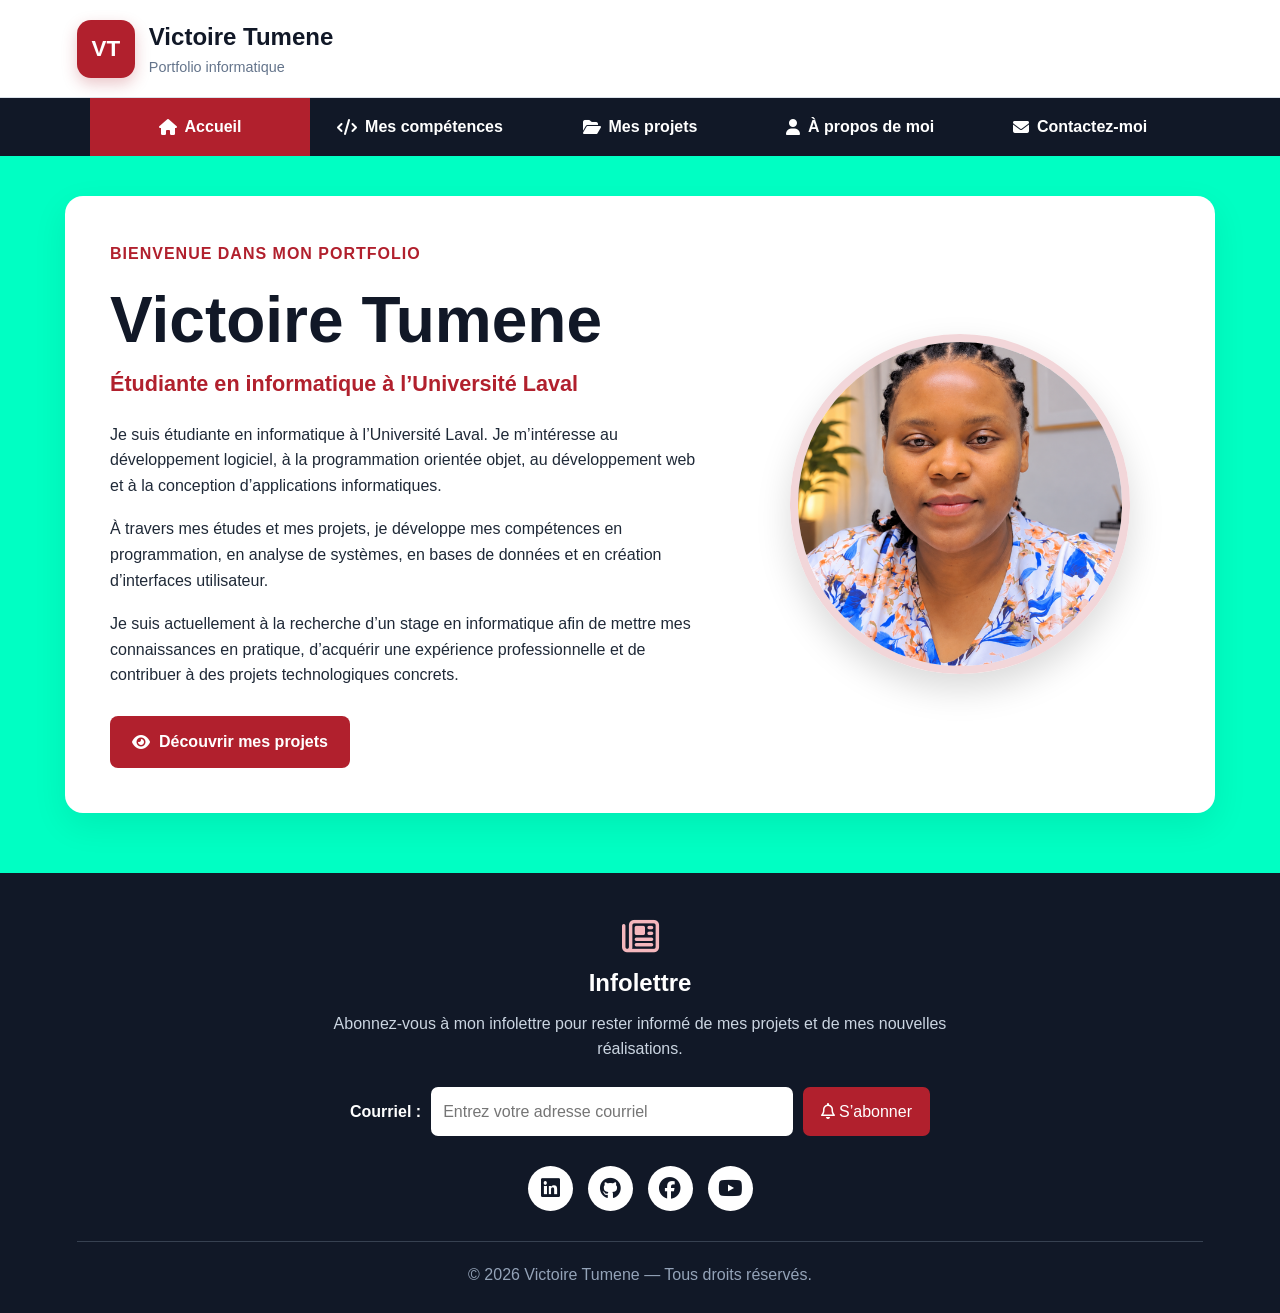
==== commit 1603ca61: "Mise à jour du portfolio" ====
--- a/index.html
+++ b/index.html
@@ -135,7 +135,7 @@
             </div>
 
             <div class="imageDePresentation">
-                <img src="Images/photo.png" alt="Photo de Victoire Tumene" title="Victoire Tumene">
+                <img src="Images/profile.png" alt="Photo de Victoire Tumene" title="Victoire Tumene">
             </div>
 
         </section>
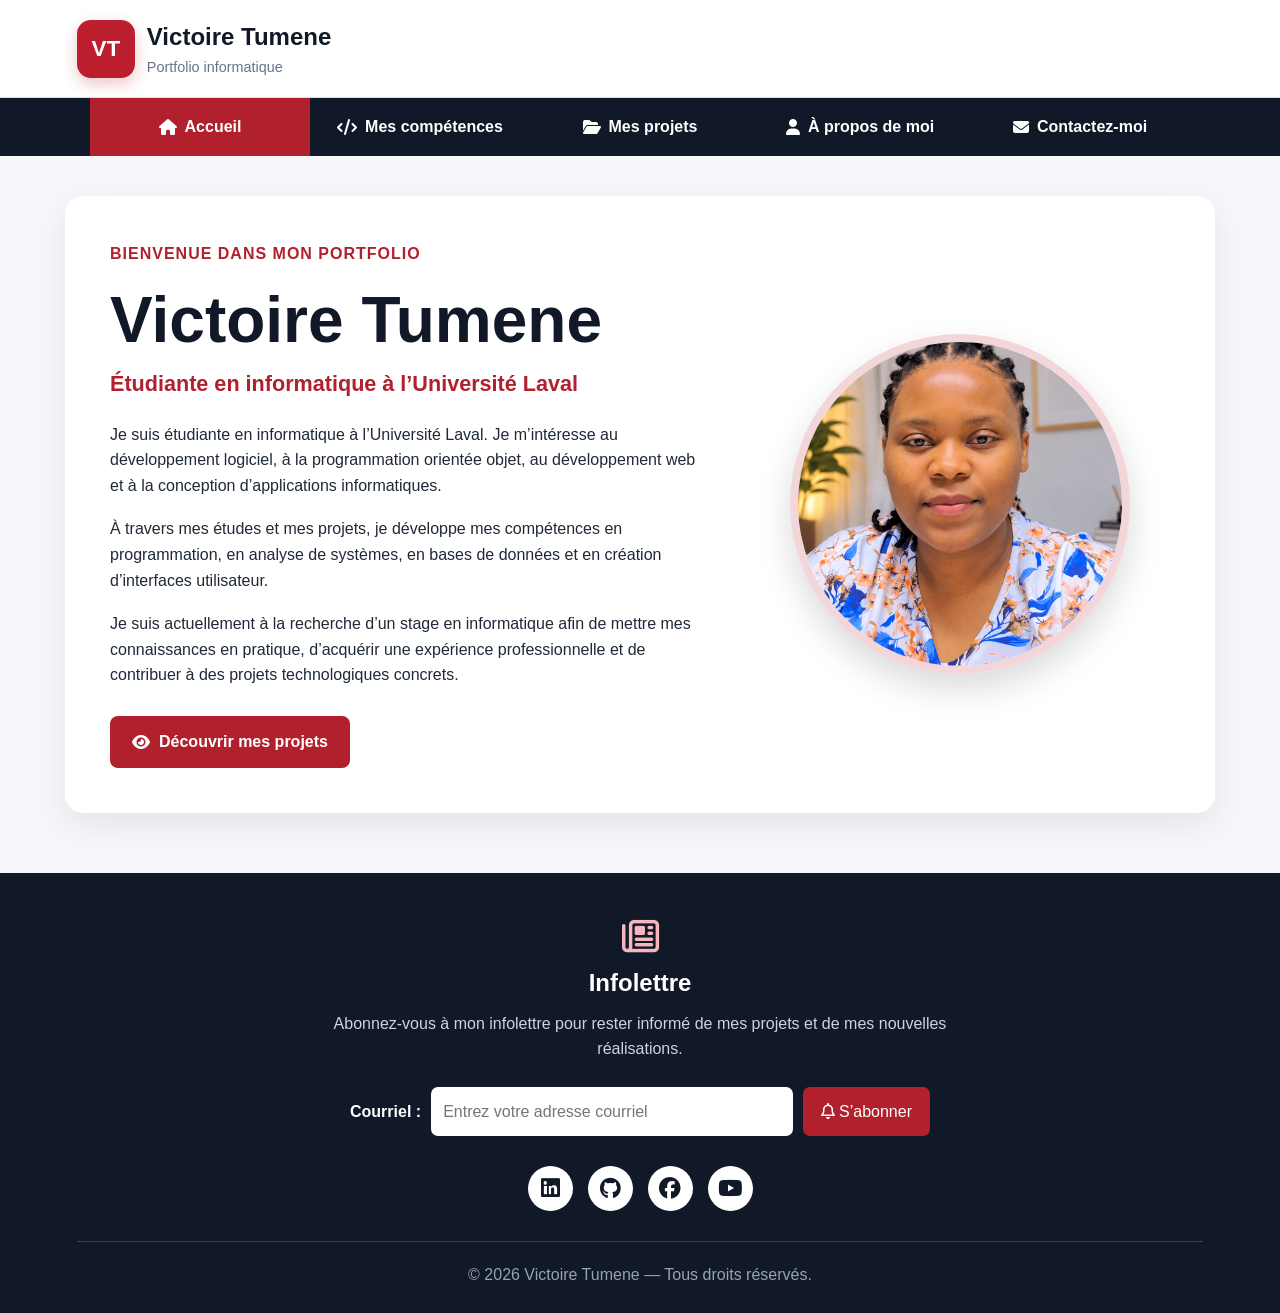
==== commit 2e2b7e8f: "Finalisation du portfolio" ====
--- a/index.html
+++ b/index.html
@@ -17,6 +17,8 @@
     <link rel="stylesheet" href="./CSS/indexStyle.css">
 
     <link rel="stylesheet" href="https://cdnjs.cloudflare.com/ajax/libs/font-awesome/6.5.1/css/all.min.css">
+
+    <meta name="viewport" content="width=device-width, initial-scale=1.0">
 
     <title>Accueil | Portfolio de Victoire Tumene</title>
 </head>
@@ -61,7 +63,7 @@
 
             <li>
                 <div class="onglets">
-                    <a href="projects.html">
+                    <a href="projets.html">
                         <i class="fa-solid fa-folder-open"></i>
                         <span>Mes projets</span>
                     </a>
--- a/CSS/indexStyle.css
+++ b/CSS/indexStyle.css
@@ -2,9 +2,7 @@
    RÉINITIALISATION
 ================================ */
 
-body {
-    background-color: rgb(0, 255, 195) !important;
-}
+
 
 * {
     margin: 0;
@@ -64,10 +62,34 @@
     font-size: 2rem;
 }
 
-.logo h1 {
-    font-size: 1.8rem;
-}
-
+.logoTexte h1 {
+    color: #111827;
+    font-size: 1.5rem;
+}
+
+.logoTexte p {
+    color: #64748b;
+    font-size: 0.9rem;
+}
+
+.logoSymbole {
+    display: flex;
+    align-items: center;
+    justify-content: center;
+
+    width: 58px;
+    height: 58px;
+
+    border-radius: 14px;
+
+    background-color: #bd1e2d;
+    color: #ffffff;
+
+    font-size: 1.4rem;
+    font-weight: bold;
+
+    box-shadow: 0 6px 15px rgba(189, 30, 45, 0.25);
+}
 
 /* ================================
    NAVIGATION
@@ -360,9 +382,11 @@
    RESPONSIVE MOBILE
 ================================ */
 
+
 @media screen and (max-width: 600px) {
 
     header {
+        padding: 12px 15px;
         text-align: center;
     }
 
@@ -370,7 +394,21 @@
         justify-content: center;
     }
 
+    .logoTexte h1 {
+        font-size: 1.2rem;
+    }
+
+    .logoTexte p {
+        font-size: 0.8rem;
+    }
+
+    .logoSymbole {
+        width: 48px;
+        height: 48px;
+    }
+
     .menuNavigation ul {
+        width: 100%;
         display: grid;
         grid-template-columns: 1fr 1fr;
     }
@@ -380,89 +418,68 @@
     }
 
     .onglets a {
+        font-size: 0.8rem;
+        padding: 11px 4px;
+        gap: 5px;
+    }
+
+    main {
+        width: 94%;
+        margin: 20px auto;
+    }
+
+    .carteDePresentation {
+        padding: 25px 18px;
+        gap: 25px;
+    }
+
+    .texteDePresentation h2 {
+        font-size: 2rem;
+    }
+
+    .texteDePresentation h3 {
+        font-size: 1.1rem;
+    }
+
+    .texteDePresentation p {
+        font-size: 0.95rem;
+    }
+
+    .imageDePresentation img {
+        width: 200px;
+        height: 200px;
+        border-width: 5px;
+    }
+
+    .boutonPrincipal {
+        padding: 11px 16px;
         font-size: 0.9rem;
-        padding: 13px 6px;
-    }
-
-    main {
-        width: 95%;
-        margin-top: 25px;
-    }
-
-    .carteDePresentation,
-    .gallerieImages,
+    }
+
     .audioDePresentation {
-        padding: 25px 18px;
-    }
-
-    .imageDePresentation img {
-        width: 240px;
-        height: 240px;
-    }
-
-    .conteneurGallerie {
-        align-items: stretch;
-    }
-
-    .imagesGallerie {
-        grid-template-columns: 1fr;
-    }
-
-    .flecheDeDefilement {
-        width: 40px;
-        height: 40px;
-        margin-top: 90px;
+        padding: 25px 15px;
+    }
+
+    .contenuAudio audio {
+        width: 100%;
+    }
+
+    footer {
+        padding: 35px 15px 20px;
     }
 
     .formulaire form {
         flex-direction: column;
+        width: 100%;
     }
 
     .formulaire input,
     .formulaire button {
         width: 100%;
-    }
-}
-
-.logo a {
-    display: inline-flex;
-    align-items: center;
-    gap: 14px;
-    text-decoration: none;
-}
-
-.logoSymbole {
-    display: flex;
-    align-items: center;
-    justify-content: center;
-    width: 58px;
-    height: 58px;
-    border-radius: 14px;
-    background-color: #b1202d;
-    color: white;
-    font-size: 1.4rem;
-    font-weight: bold;
-    box-shadow: 0 6px 15px rgba(177, 32, 45, 0.25);
-}
-
-.logoTexte h1 {
-    margin: 0;
-    color: #111827;
-    font-size: 1.5rem;
-}
-
-.logoTexte p {
-    margin: 0;
-    color: #64748b;
-    font-size: 0.9rem;
-}
-
-.imageDePresentation img {
-    width: 340px;
-    height: 340px;
-    margin: 0 auto;
-    object-fit: cover;
-    border-radius: 50%;
-    border: 8px solid #f2d6d9;
-    box-shadow: 0 15px 35px rgba(0, 0, 0, 0.15);
+        min-width: 0;
+    }
+
+    .reseauxSociaux {
+        flex-wrap: wrap;
+    }
 }
